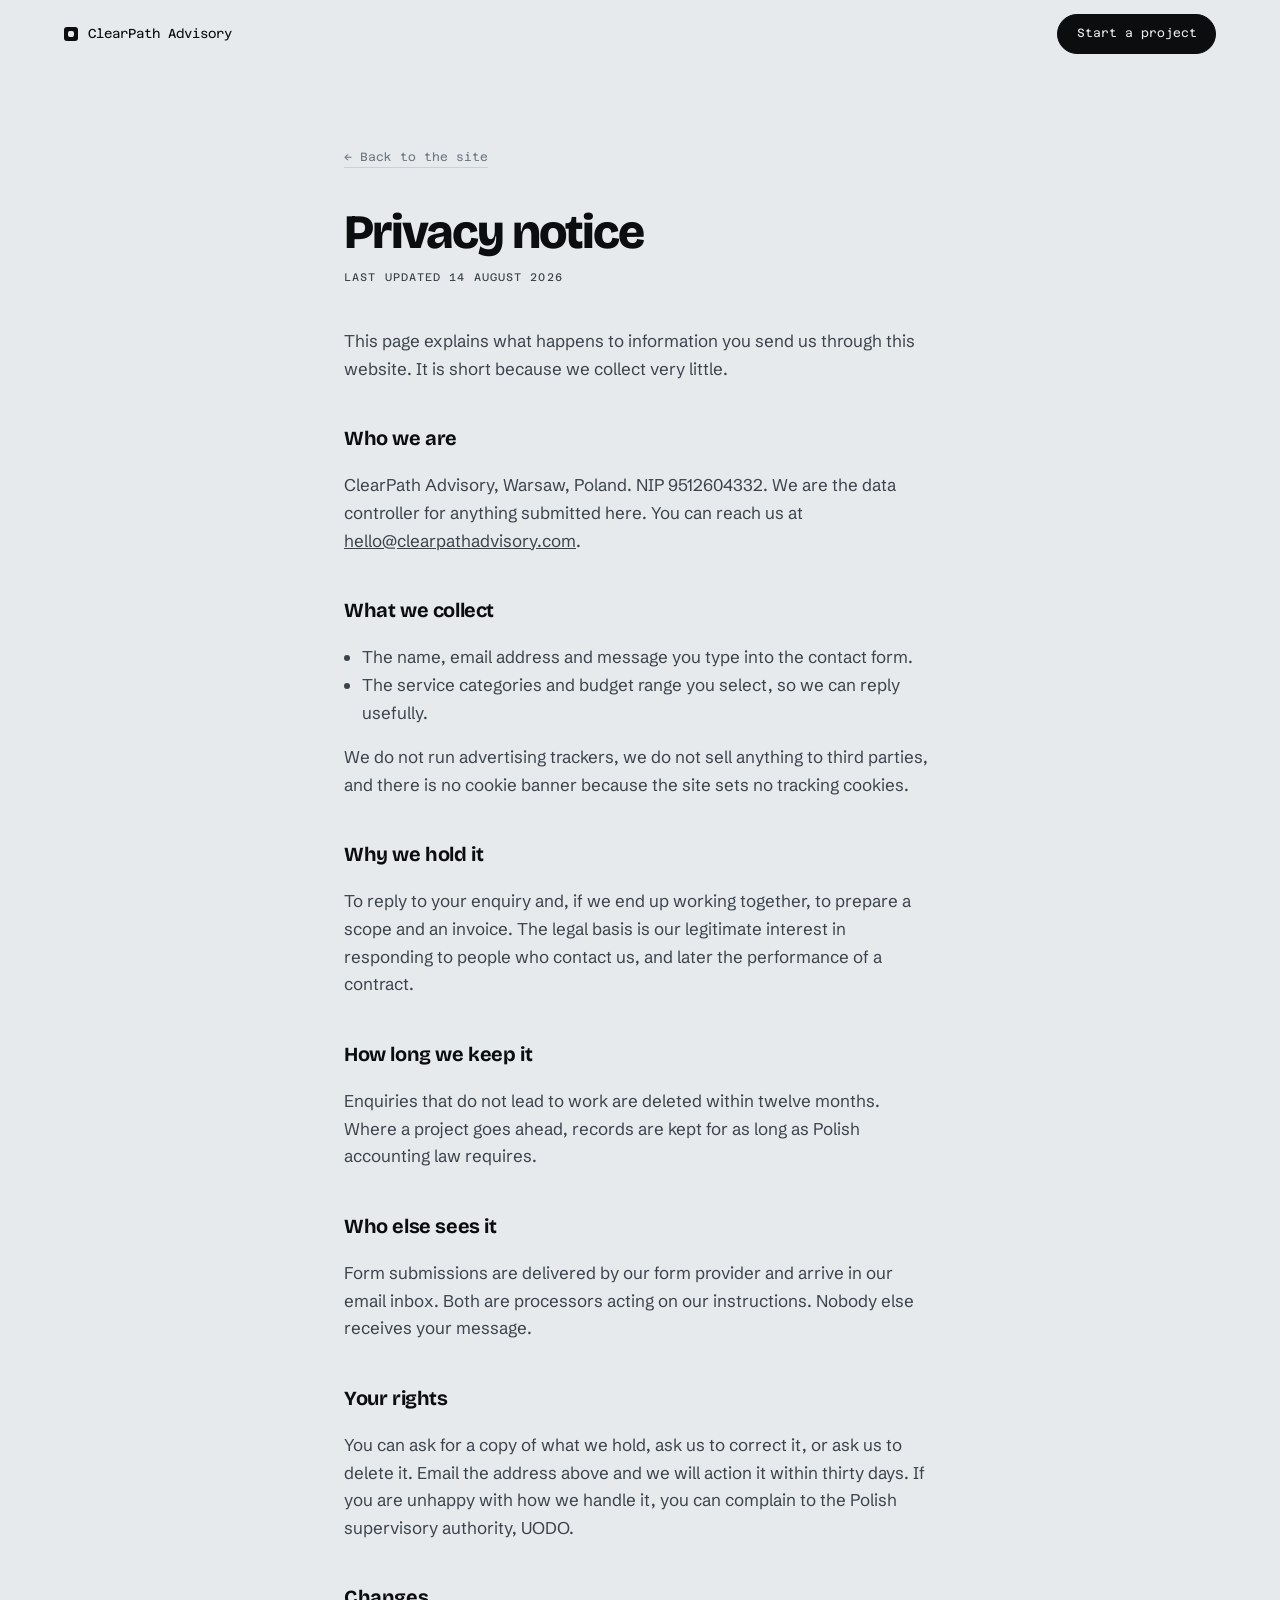
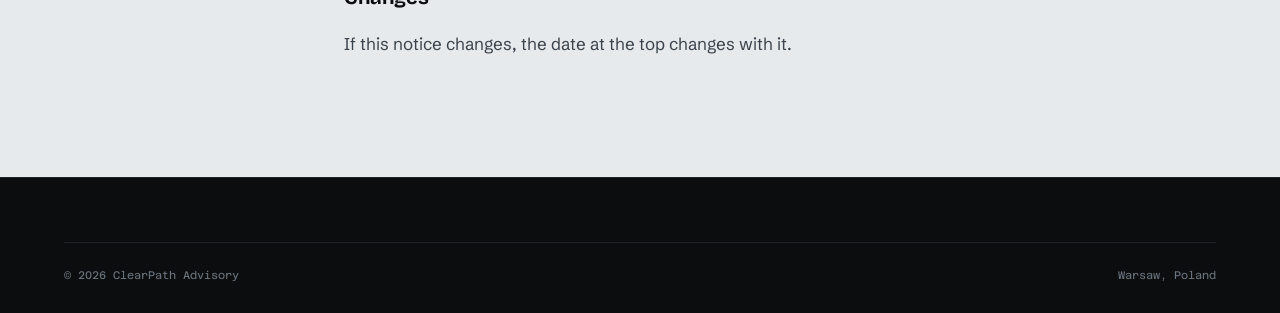
==== privacy.html @ e3d078fa "ClearPath Advisory studio site" ====
<!DOCTYPE html>
<html lang="en">
<head>
<meta charset="utf-8">
<meta name="viewport" content="width=device-width, initial-scale=1">
<title>Privacy notice — ClearPath Advisory</title>
<meta name="description" content="How ClearPath Advisory handles information sent through the contact form.">
<meta name="robots" content="index, follow">
<link rel="icon" href="assets/favicon.svg" type="image/svg+xml">
<link rel="preconnect" href="https://fonts.googleapis.com">
<link rel="preconnect" href="https://fonts.gstatic.com" crossorigin>
<link href="https://fonts.googleapis.com/css2?family=Azeret+Mono:wght@400;500&family=Bricolage+Grotesque:opsz,wght@12..96,600;12..96,800&family=Schibsted+Grotesk:wght@400;500;600&display=swap" rel="stylesheet">
<link rel="stylesheet" href="assets/styles.css">
</head>
<body>

<header class="nav">
  <a class="nav__mark" href="index.html">
    <span class="nav__glyph" aria-hidden="true"></span>
    <span class="nav__name">ClearPath<span class="nav__name-b"> Advisory</span></span>
  </a>
  <a class="btn btn--sm" href="index.html#start">Start a project</a>
</header>

<main class="doc">
  <a class="doc__back" href="index.html">← Back to the site</a>

  <h1>Privacy notice</h1>
  <p class="doc__meta">Last updated 14 August 2026</p>

  <p>This page explains what happens to information you send us through this website. It is short because we collect very little.</p>

  <h2>Who we are</h2>
  <p>ClearPath Advisory, Warsaw, Poland. NIP 9512604332. We are the data controller for anything submitted here. You can reach us at <a href="mailto:hello@clearpathadvisory.com">hello@clearpathadvisory.com</a>.</p>

  <h2>What we collect</h2>
  <ul>
    <li>The name, email address and message you type into the contact form.</li>
    <li>The service categories and budget range you select, so we can reply usefully.</li>
  </ul>
  <p>We do not run advertising trackers, we do not sell anything to third parties, and there is no cookie banner because the site sets no tracking cookies.</p>

  <h2>Why we hold it</h2>
  <p>To reply to your enquiry and, if we end up working together, to prepare a scope and an invoice. The legal basis is our legitimate interest in responding to people who contact us, and later the performance of a contract.</p>

  <h2>How long we keep it</h2>
  <p>Enquiries that do not lead to work are deleted within twelve months. Where a project goes ahead, records are kept for as long as Polish accounting law requires.</p>

  <h2>Who else sees it</h2>
  <p>Form submissions are delivered by our form provider and arrive in our email inbox. Both are processors acting on our instructions. Nobody else receives your message.</p>

  <h2>Your rights</h2>
  <p>You can ask for a copy of what we hold, ask us to correct it, or ask us to delete it. Email the address above and we will action it within thirty days. If you are unhappy with how we handle it, you can complain to the Polish supervisory authority, UODO.</p>

  <h2>Changes</h2>
  <p>If this notice changes, the date at the top changes with it.</p>
</main>

<footer class="foot">
  <p class="foot__legal"><span>© <span id="yr">2026</span> ClearPath Advisory</span><span>Warsaw, Poland</span></p>
</footer>

<script>document.getElementById('yr').textContent=new Date().getFullYear();</script>
</body>
</html>
---- assets/styles.css ----
/* ═══════════════════════════════════════════════════════════
   ClearPath Advisory — product studio
   The page is a neutral frame. All colour comes from the
   products; each panel carries a mockup of its own interface,
   drawn in that product's palette.
   ═══════════════════════════════════════════════════════════ */

:root{
  --paper:#E7EAED;
  --paper-2:#F0F2F4;
  --ink:#0B0D0F;
  --ink-2:#3A434C;
  --muted:#6E7883;
  --line:#C9D0D6;
  --line-soft:#DCE1E6;

  --live:#0B0D0F;

  --display:'Bricolage Grotesque', ui-sans-serif, system-ui, sans-serif;
  --body:'Schibsted Grotesk', ui-sans-serif, system-ui, sans-serif;
  --mono:'Azeret Mono', ui-monospace, SFMono-Regular, Menlo, monospace;

  --pad:clamp(1.25rem, 5vw, 5rem);
  --maxw:1240px;
  --ease:cubic-bezier(.16,1,.3,1);
}

*,*::before,*::after{box-sizing:border-box}
html{-webkit-text-size-adjust:100%}
html.lenis,html.lenis body{height:auto}
.lenis.lenis-smooth{scroll-behavior:auto !important}

body{
  margin:0;background:var(--paper);color:var(--ink);
  font-family:var(--body);
  font-size:clamp(1rem,.96rem + .2vw,1.0625rem);
  line-height:1.62;-webkit-font-smoothing:antialiased;overflow-x:hidden;
}
body.is-loading,body.is-locked{overflow:hidden}
img{max-width:100%;display:block}
a{color:inherit}
::selection{background:var(--ink);color:var(--paper)}

.skip{position:absolute;left:-999px;top:0;z-index:300;background:var(--ink);color:var(--paper);padding:.75rem 1rem;font-family:var(--mono);font-size:.75rem}
.skip:focus{left:0}
:focus-visible{outline:2px solid var(--live);outline-offset:3px;border-radius:3px}

/* ══════════ PRELOADER ══════════ */

.pre{position:fixed;inset:0;z-index:200;background:var(--ink);display:flex;align-items:flex-end;overflow:hidden}
.pre__cols{position:absolute;inset:0;display:flex}
.pre__cols i{flex:1 1 0;height:100%;display:block;transform:translateY(100%)}
.pre__ui{position:relative;z-index:1;width:100%;display:flex;align-items:flex-end;justify-content:space-between;gap:2rem;padding:var(--pad);color:var(--paper);mix-blend-mode:difference}
.pre__word{font-family:var(--mono);font-size:.75rem;letter-spacing:.18em;text-transform:uppercase;margin:0}
.pre__num{font-family:var(--display);font-weight:800;font-size:clamp(3.5rem,14vw,11rem);line-height:.8;letter-spacing:-.05em;margin:0;display:flex;align-items:flex-start}
.pre__num i{font-style:normal;font-size:.22em;margin-top:.4em;margin-left:.15em}

/* ══════════ CURSOR ══════════ */

.cur,.cur-dot{position:fixed;top:0;left:0;z-index:250;pointer-events:none;border-radius:50%;will-change:transform;opacity:0}
.cur{width:38px;height:38px;margin:-19px 0 0 -19px;border:1px solid var(--ink);display:grid;place-items:center;
  transition:width .35s var(--ease),height .35s var(--ease),margin .35s var(--ease),background .35s ease,border-color .35s ease}
.cur.is-big{
  width:88px;height:88px;margin:-44px 0 0 -44px;
  background:rgba(11,13,15,.06);
  border-color:rgba(11,13,15,.40);
  backdrop-filter:blur(2px) saturate(1.35) brightness(1.04);
  -webkit-backdrop-filter:blur(2px) saturate(1.35) brightness(1.04);
}
.cur.is-inv{border-color:var(--paper)}
.cur.is-inv.is-big{background:rgba(255,255,255,.08);border-color:rgba(255,255,255,.48)}
.cur__label{font-family:var(--mono);font-size:.5625rem;letter-spacing:.12em;text-transform:uppercase;color:var(--ink);opacity:0;transform:scale(.8);transition:opacity .25s ease,transform .25s ease}
.cur.is-inv .cur__label{color:#fff}
/* while a field has focus the cursor gets out of the way completely,
   so it can never sit on top of what is being typed */
.cur.is-away,.cur-dot.is-away{opacity:0 !important;visibility:hidden !important}
.cur.is-big .cur__label{opacity:1;transform:none}
.cur-dot{width:5px;height:5px;margin:-2.5px 0 0 -2.5px;background:var(--ink)}
.cur-dot.is-inv{background:var(--paper)}
.cur.is-big + .cur-dot{opacity:0 !important}
@media (hover:none),(pointer:coarse){.cur,.cur-dot{display:none}}

/* ══════════ SHARED TYPE ══════════ */

.eyebrow{font-family:var(--mono);font-size:.6875rem;letter-spacing:.16em;text-transform:uppercase;color:var(--muted);margin:0 0 1.3rem;display:flex;align-items:center;gap:.65rem}
.eyebrow--inv{color:rgba(255,255,255,.6)}
.dot{width:4px;height:4px;border-radius:50%;background:var(--live);transition:background .5s ease;flex:none}
.eyebrow--inv .dot{background:currentColor}

.h2{font-family:var(--display);font-weight:800;font-size:clamp(2rem,1.1rem + 3.4vw,3.6rem);line-height:1.0;letter-spacing:-.04em;margin:0}
.h2--inv{color:var(--paper)}

.l{display:block;overflow:hidden;padding-bottom:.06em;margin-bottom:-.06em}
.i{display:block;transform:translateY(105%)}

.section__note{color:var(--ink-2);max-width:54ch;margin:1.5rem 0 0}

/* ══════════ BUTTONS ══════════
   Hover: the fill drops away, the outline stays, and the button
   breathes. Scale is driven from JS so it can share a transform
   with the magnetic pull.                                        */

.btn{
  position:relative;
  display:inline-flex;align-items:center;justify-content:center;gap:.55rem;
  background:var(--ink);color:var(--paper);
  font-family:var(--mono);font-size:.8125rem;
  padding:1rem 1.6rem;border:1px solid var(--ink);border-radius:999px;
  text-decoration:none;cursor:pointer;
  transition:background .45s var(--ease),color .45s var(--ease),border-color .45s var(--ease);
}
.btn i{font-style:normal;transition:transform .4s var(--ease)}
.btn:hover{background:transparent;color:var(--ink);border-color:var(--live)}
.btn:hover i{transform:translateX(4px)}

/* a soft ring that expands out of the edge while hovered */
.btn::after{
  content:"";position:absolute;inset:-1px;border-radius:999px;
  border:1px solid var(--live);
  opacity:0;transform:scale(1);pointer-events:none;
}
.btn:hover::after{animation:ripple 2.4s var(--ease) infinite}
@keyframes ripple{
  0%{opacity:.5;transform:scale(1)}
  70%{opacity:0;transform:scale(1.28)}
  100%{opacity:0;transform:scale(1.28)}
}

.btn--ghost{background:transparent;color:var(--ink);border-color:var(--line)}
.btn--ghost:hover{background:transparent;color:var(--ink);border-color:var(--live)}
.btn--sm{padding:.6rem 1.15rem;font-size:.75rem}
.btn--wide{width:100%;padding:1.15rem 1.6rem}

.magnet{display:inline-flex;will-change:transform}

/* ══════════ NAV ══════════ */

.nav{position:fixed;top:0;left:0;right:0;z-index:120;display:flex;align-items:center;gap:1.5rem;padding:.85rem var(--pad);
  transition:transform .5s var(--ease),background .4s ease,padding .4s ease,color .4s ease}
.nav.is-stuck{background:color-mix(in srgb,var(--paper) 80%,transparent);backdrop-filter:blur(16px) saturate(1.5);-webkit-backdrop-filter:blur(16px) saturate(1.5);padding-top:.55rem;padding-bottom:.55rem}
.nav.is-hidden{transform:translateY(-110%)}
.nav.is-inv{color:var(--paper);background:transparent;backdrop-filter:none;-webkit-backdrop-filter:none}
.nav.is-inv .nav__glyph{background:var(--paper)}
.nav.is-inv .nav__glyph::after{background:var(--ink)}
.nav.is-inv .nav__links a{color:rgba(255,255,255,.72)}
.nav.is-inv .nav__links a:hover{color:#fff}
.nav.is-inv .btn{background:var(--paper);color:var(--ink);border-color:var(--paper)}
.nav.is-inv .btn:hover{background:transparent;color:var(--paper);border-color:var(--paper)}
.nav.is-inv .btn::after{border-color:var(--paper)}
.nav.is-inv .burger span{background:var(--paper)}

.nav__mark{display:flex;align-items:center;gap:.6rem;text-decoration:none;font-family:var(--mono);font-size:.8125rem;margin-right:auto}
.nav__glyph{width:14px;height:14px;flex:none;border-radius:3px;background:var(--ink);position:relative;transition:background .4s ease,transform .6s var(--ease)}
.nav__glyph::after{content:"";position:absolute;inset:4px 4px auto auto;width:6px;height:6px;border-radius:2px;background:var(--paper)}
.nav__mark:hover .nav__glyph{transform:rotate(90deg)}
.nav__name i{font-style:normal;opacity:.45}

.nav__links{display:flex;gap:1.7rem}
.nav__links a{position:relative;font-family:var(--mono);font-size:.75rem;text-decoration:none;color:var(--ink-2);padding-bottom:3px;transition:color .25s ease}
.nav__links a::after{content:"";position:absolute;left:0;bottom:0;width:100%;height:1px;background:currentColor;transform:scaleX(0);transform-origin:right;transition:transform .45s var(--ease)}
.nav__links a:hover::after{transform:scaleX(1);transform-origin:left}

.burger{display:none;width:34px;height:34px;background:none;border:0;padding:0;cursor:pointer;position:relative}
.burger span{position:absolute;left:7px;width:20px;height:1.5px;background:var(--ink);transition:transform .4s var(--ease)}
.burger span:nth-child(1){top:14px}
.burger span:nth-child(2){top:20px}
.burger.is-on span:nth-child(1){transform:translateY(3px) rotate(45deg)}
.burger.is-on span:nth-child(2){transform:translateY(-3px) rotate(-45deg)}

.drawer{position:fixed;inset:0;z-index:110;background:var(--ink);color:var(--paper);display:flex;flex-direction:column;justify-content:center;gap:.4rem;padding:var(--pad);clip-path:inset(0 0 100% 0);transition:clip-path .7s var(--ease);pointer-events:none}
.drawer.is-open{clip-path:inset(0 0 0 0);pointer-events:auto}
.drawer a{font-family:var(--display);font-weight:700;font-size:clamp(2rem,10vw,3.5rem);letter-spacing:-.04em;text-decoration:none;line-height:1.15;opacity:0;transform:translateY(20px);transition:opacity .5s var(--ease),transform .5s var(--ease)}
.drawer.is-open a{opacity:1;transform:none}
.drawer.is-open a:nth-child(1){transition-delay:.18s}
.drawer.is-open a:nth-child(2){transition-delay:.24s}
.drawer.is-open a:nth-child(3){transition-delay:.30s}
.drawer.is-open a:nth-child(4){transition-delay:.36s}
.drawer.is-open a:nth-child(5){transition-delay:.42s}

@media (max-width:900px){
  .nav__links,.nav .btn--sm{display:none}
  .burger{display:block}
}

/* ══════════ HERO ══════════ */

.hero{
  position:relative;min-height:100svh;
  display:flex;flex-direction:column;justify-content:center;
  padding:5.5rem 0 2.5rem;overflow:hidden;
}
.hero__orb2{position:absolute;bottom:-26vh;left:-16vw;width:54vw;height:54vw;max-width:760px;max-height:760px;
  pointer-events:none;border-radius:50%;
  background:conic-gradient(from 20deg,#7FD8C4,#F2B705,#B4453B,#7C6BFF,#7FD8C4);
  filter:blur(90px);opacity:.28}
.hero__grid{position:absolute;inset:0;pointer-events:none;
  background:
    linear-gradient(to right,var(--line-soft) 1px,transparent 1px) 0 0/clamp(60px,8vw,120px) 100%,
    linear-gradient(to bottom,var(--line-soft) 1px,transparent 1px) 0 0/100% clamp(60px,8vw,120px);
  opacity:.55;
  mask-image:radial-gradient(120% 90% at 50% 45%,#000 5%,transparent 78%);
  -webkit-mask-image:radial-gradient(120% 90% at 50% 45%,#000 5%,transparent 78%);
}
.hero__orb{
  position:absolute;top:-18vh;right:-14vw;width:64vw;height:64vw;max-width:900px;max-height:900px;
  pointer-events:none;border-radius:50%;
  background:conic-gradient(from 160deg,#1B2A4A,#7C6BFF,#EC4899,#F2B705,#7FD8C4,#1B2A4A);
  filter:blur(90px);opacity:.34;
}
.hero__chips{position:absolute;inset:0;pointer-events:none}
.hero__chips i{
  position:absolute;display:block;border-radius:7px;
  box-shadow:0 12px 30px -14px rgba(11,13,15,.5);
  will-change:transform;
}
.hero__chips i::after{content:"";position:absolute;inset:22% 22% auto auto;width:26%;height:26%;border-radius:3px;background:rgba(255,255,255,.55)}

.hero__inner{position:relative;width:100%;max-width:var(--maxw);margin:0 auto;padding:0 var(--pad)}
.hero__h1{font-family:var(--display);font-weight:800;font-size:clamp(2.7rem,1rem + 8.6vw,7.6rem);line-height:.92;letter-spacing:-.05em;margin:0}
.hero__h1 em{font-style:normal;color:var(--muted)}

.hero__base{display:flex;flex-wrap:wrap;align-items:flex-end;gap:2rem 3.5rem;margin-top:clamp(1.75rem,3.5vw,2.75rem);padding-top:1.75rem;border-top:1px solid var(--line)}
.hero__lede{margin:0;flex:1 1 30ch;max-width:50ch;color:var(--ink-2);font-size:clamp(1.02rem,.95rem + .35vw,1.2rem)}
.hero__cta{display:flex;gap:.6rem;flex-wrap:wrap}

.hero__scroll{display:flex;align-items:center;gap:.7rem;margin-top:clamp(2rem,4vw,3rem);font-family:var(--mono);font-size:.625rem;letter-spacing:.2em;text-transform:uppercase;color:var(--muted)}
.hero__scroll i{display:block;width:46px;height:1px;background:var(--line);position:relative;overflow:hidden}
.hero__scroll i::after{content:"";position:absolute;inset:0;background:var(--ink);animation:sweep 2.2s var(--ease) infinite}
@keyframes sweep{0%{transform:translateX(-100%)}60%,100%{transform:translateX(100%)}}

/* ══════════ MARQUEE ══════════ */

.mq{overflow:hidden;border-top:1px solid var(--line);border-bottom:1px solid var(--line);padding:clamp(.9rem,2vw,1.4rem) 0;will-change:transform}
.mq--inv{background:var(--ink);border-color:#1D2228}
.mq__track{display:flex;width:max-content;will-change:transform}
.mq__track span{display:flex;align-items:center;flex:none;font-family:var(--display);font-weight:700;font-size:clamp(1.6rem,5vw,3.4rem);letter-spacing:-.035em;white-space:nowrap}
.mq--inv .mq__track span{color:var(--paper)}
.mq__track i{font-style:normal;font-size:.32em;opacity:.35;padding:0 clamp(.9rem,2.4vw,2.1rem);transform:translateY(-.25em)}

/* ══════════ STATS ══════════ */

.stats{max-width:var(--maxw);margin:0 auto;padding:clamp(3.5rem,7vw,6rem) var(--pad)}
.stats ul{list-style:none;margin:0;padding:0;display:grid;grid-template-columns:repeat(auto-fit,minmax(170px,1fr));gap:2rem}
.stats li{display:flex;flex-direction:column;gap:.5rem;padding-top:1.1rem;border-top:1px solid var(--line)}
.stats b{font-family:var(--display);font-weight:800;font-size:clamp(2.6rem,1.4rem + 4vw,5rem);letter-spacing:-.055em;line-height:.85;font-variant-numeric:tabular-nums}
.stats span{font-family:var(--mono);font-size:.6875rem;letter-spacing:.06em;color:var(--muted);text-transform:uppercase;line-height:1.7}
.stats__g{width:60px;height:24px;margin-top:.4rem;color:var(--line);fill:currentColor;overflow:visible}
.stats li:hover .stats__g{color:var(--live);transition:color .4s ease}

/* ══════════ HORIZONTAL GALLERY ══════════ */

.horiz{position:relative;background:#0B0D0F;color:#fff;overflow:hidden}
.horiz__head{position:absolute;top:0;left:0;right:0;z-index:3;display:flex;align-items:center;justify-content:space-between;gap:1rem;padding:5.5rem var(--pad) 0;pointer-events:none}
.horiz__head .eyebrow{margin:0}
.horiz__hint{font-family:var(--mono);font-size:.625rem;letter-spacing:.2em;text-transform:uppercase;color:rgba(255,255,255,.45);display:flex;align-items:center;gap:.7rem;margin:0}
.horiz__hint i{display:block;width:46px;height:1px;background:rgba(255,255,255,.25);position:relative;overflow:hidden}
.horiz__hint i::after{content:"";position:absolute;inset:0;background:#fff;animation:sweep 2.2s var(--ease) infinite}

.horiz__track{display:flex;width:max-content;will-change:transform}

.pan{
  position:relative;flex:none;
  width:min(92vw,1320px);height:100svh;
  display:grid;grid-template-columns:minmax(0,1fr) auto;
  align-items:center;gap:clamp(2rem,5vw,5rem);
  padding:7rem clamp(2rem,5vw,5rem) 5rem;
  border-right:1px solid rgba(255,255,255,.1);
}
.pan__idx{position:absolute;top:5.4rem;left:clamp(2rem,5vw,5rem);font-family:var(--display);font-weight:800;font-size:clamp(3.5rem,9vw,8rem);line-height:.8;letter-spacing:-.06em;color:rgba(255,255,255,.08);pointer-events:none}
.pan__body{position:relative;z-index:2;max-width:50ch}

.pan__tag{display:inline-flex;align-items:center;gap:.5rem;font-family:var(--mono);font-size:.625rem;letter-spacing:.12em;text-transform:uppercase;color:rgba(255,255,255,.75);border:1px solid rgba(255,255,255,.22);border-radius:999px;padding:.35rem .8rem;margin-bottom:1.4rem}
.pan__tag i{width:5px;height:5px;border-radius:50%;background:var(--pacc,#fff);animation:pulse 2s ease-in-out infinite}
.pan__tag--soon i{animation:none}
@keyframes pulse{0%,100%{opacity:1}50%{opacity:.25}}

.pan__name{font-family:var(--display);font-weight:800;font-size:clamp(2.4rem,6vw,4.8rem);line-height:.9;letter-spacing:-.05em;margin:0 0 1.2rem}
.pan__what{margin:0 0 2rem;color:rgba(255,255,255,.72);font-size:clamp(.95rem,.9rem + .3vw,1.08rem);max-width:46ch}
.pan__meta{list-style:none;margin:0 0 2.2rem;padding:0;display:grid;grid-template-columns:repeat(auto-fit,minmax(140px,1fr));gap:1.1rem}
.pan__meta li{display:flex;flex-direction:column;gap:.25rem;font-family:var(--mono);font-size:.6875rem;color:rgba(255,255,255,.8);padding-top:.65rem;border-top:1px solid rgba(255,255,255,.14)}
.pan__meta b{font-weight:400;font-size:.5625rem;letter-spacing:.14em;text-transform:uppercase;color:rgba(255,255,255,.4)}
.pan__link{align-items:center;gap:.5rem;font-family:var(--mono);font-size:.8125rem;text-decoration:none;color:var(--pacc,#fff);border-bottom:1px solid currentColor;padding-bottom:2px}
.pan__link i{font-style:normal;transition:transform .35s var(--ease)}
.pan__link:hover i{transform:translate(3px,-3px)}

/* ══════════ DEVICE MOCKUPS ══════════
   Each product's interface, drawn from its own palette.        */

.pan__dev{position:relative;z-index:2;display:flex;justify-content:center;align-items:center}
.dev{
  position:relative;
  width:clamp(200px,22vw,290px);
  aspect-ratio:9/19;
  border-radius:clamp(26px,3vw,38px);
  padding:clamp(7px,.8vw,11px);
  background:linear-gradient(160deg,rgba(255,255,255,.28),rgba(255,255,255,.06));
  box-shadow:0 40px 80px -30px rgba(0,0,0,.75),0 0 0 1px rgba(255,255,255,.08);
  will-change:transform;
}
.dev::before{content:"";position:absolute;top:clamp(11px,1.3vw,17px);left:50%;transform:translateX(-50%);width:32%;height:clamp(9px,1vw,14px);border-radius:999px;background:rgba(0,0,0,.55);z-index:3}
.dev__screen{
  position:relative;width:100%;height:100%;overflow:hidden;
  border-radius:clamp(20px,2.4vw,29px);
  background:color-mix(in srgb,var(--phue,#111) 82%,#000);
  padding:clamp(1.6rem,2.4vw,2.3rem) clamp(.7rem,1vw,1rem) clamp(.7rem,1vw,1rem);
  display:flex;flex-direction:column;gap:.5rem;
}
.dev__screen--center{align-items:center;text-align:center}
.dev__screen--paper{background:color-mix(in srgb,var(--pink,#E9E5DB) 92%,#fff)}
.dev__glow{position:absolute;inset:14% 8% -6%;border-radius:50%;background:var(--pacc,#fff);filter:blur(46px);opacity:.28;z-index:-1}

/* mockup primitives */
.ui-ln{display:block;height:6px;border-radius:3px;background:var(--pink,#fff);opacity:.55}
.dev__screen--paper .ui-ln{background:#2A2622;opacity:.5}
.ui-ln.w95{width:95%}.ui-ln.w90{width:90%}.ui-ln.w85{width:85%}.ui-ln.w80{width:80%}
.ui-ln.w70{width:70%}.ui-ln.w65{width:65%}.ui-ln.w60{width:60%}.ui-ln.w50{width:50%}
.ui-ln.w45{width:45%}.ui-ln.w40{width:40%}.ui-ln.w30{width:30%}.ui-ln.w20{width:20%}
.ui-dim{opacity:.22}
.ui-mid{margin-inline:auto}

.ui-bar{display:flex;align-items:center;gap:.5rem;margin-bottom:.3rem}
.ui-back{width:9px;height:9px;border-left:1.5px solid var(--pink,#fff);border-bottom:1.5px solid var(--pink,#fff);transform:rotate(45deg);opacity:.7}
.ui-t{flex:1;height:6px;border-radius:3px;background:var(--pink,#fff);opacity:.5}
.ui-dot{width:7px;height:7px;border-radius:50%;background:var(--pacc,#fff)}

.ui-prog{height:4px;border-radius:2px;background:rgba(255,255,255,.14);overflow:hidden;margin-bottom:.5rem}
.ui-prog i{display:block;height:100%;width:30%;background:var(--pacc,#fff);animation:fill 4.5s var(--ease) infinite}
@keyframes fill{0%{width:18%}55%{width:78%}100%{width:18%}}

.ui-case{display:flex;flex-direction:column;gap:5px;padding:.55rem .6rem;border-radius:9px;background:rgba(255,255,255,.07);border:1px solid rgba(255,255,255,.07)}
.ui-case .ui-pill{width:26px;height:8px;border-radius:4px;background:rgba(255,255,255,.28);margin-bottom:2px}
.ui-case .ui-pill--acc{background:var(--pacc,#fff)}

.ui-av{width:40px;height:40px;border-radius:50%;background:var(--pacc,#fff);margin:.4rem auto .6rem;opacity:.9}
.ui-link{display:block;width:88%;height:22px;border-radius:11px;background:rgba(255,255,255,.1);border:1px solid rgba(255,255,255,.14);margin:0 auto}
.ui-link--acc{background:var(--pacc,#fff);border-color:transparent;animation:lift 3.6s ease-in-out infinite}
@keyframes lift{0%,100%{transform:translateY(0)}50%{transform:translateY(-3px)}}
.ui-mail{display:block;width:88%;height:34px;border-radius:9px;border:1px dashed rgba(255,255,255,.25);margin:.3rem auto 0;position:relative}
.ui-mail i{position:absolute;left:8px;top:50%;transform:translateY(-50%);width:46%;height:5px;border-radius:3px;background:rgba(255,255,255,.3)}

.ui-date{display:block;width:44px;height:14px;border-radius:7px;background:var(--pacc,#fff);margin-bottom:.5rem;opacity:.9}
.ui-sticker{display:block;width:34px;height:34px;border-radius:50% 50% 50% 8px;background:var(--pacc,#fff);margin:.5rem 0 .5rem auto;animation:wobble 5s ease-in-out infinite}
@keyframes wobble{0%,100%{transform:rotate(-6deg)}50%{transform:rotate(8deg)}}
.ui-tools{display:flex;gap:6px;margin-top:auto;padding-top:.5rem;border-top:1px solid rgba(0,0,0,.12)}
.ui-tools i{width:16px;height:16px;border-radius:5px;background:#2A2622;opacity:.25}
.ui-tools i:first-child{background:var(--pacc,#fff);opacity:1}

.ui-score{display:flex;justify-content:space-between;align-items:center;gap:.5rem;margin-bottom:.6rem}
.ui-grid{display:grid;grid-template-columns:repeat(4,1fr);grid-auto-rows:1fr;gap:5px;flex:1;min-height:0;min-width:0}
.ui-grid i{border-radius:5px;background:rgba(255,255,255,.07);min-width:0;min-height:0}
.ui-grid i.on{background:var(--pacc,#fff)}
.ui-grid i.on2{background:var(--pacc,#fff);opacity:.4}
.ui-grid i.on:nth-child(2){animation:tile 3.4s ease-in-out infinite}
.ui-grid i.on:nth-child(11){animation:tile 3.4s ease-in-out .8s infinite}
@keyframes tile{0%,100%{transform:scale(1)}50%{transform:scale(.86)}}

.ui-arc{display:block;width:76px;height:38px;border-radius:76px 76px 0 0;border:2px solid var(--pacc,#fff);border-bottom:0;margin:.8rem auto 1rem;opacity:.85}
.ui-row{display:flex;gap:8px;justify-content:center;margin:.8rem 0}
.ui-row i{width:20px;height:20px;border-radius:6px;background:rgba(255,255,255,.1)}
.ui-row i.acc{background:var(--pacc,#fff)}
.ui-wave{display:flex;gap:5px;align-items:flex-end;justify-content:center;margin-top:auto;height:44px}
.ui-wave i{width:7px;border-radius:4px;background:var(--pacc,#fff);opacity:.65;animation:bounce 2.2s ease-in-out infinite}
.ui-wave i:nth-child(1){height:40%;animation-delay:0s}
.ui-wave i:nth-child(2){height:70%;animation-delay:.18s}
.ui-wave i:nth-child(3){height:100%;animation-delay:.36s}
.ui-wave i:nth-child(4){height:62%;animation-delay:.54s}
.ui-wave i:nth-child(5){height:34%;animation-delay:.72s}
@keyframes bounce{0%,100%{transform:scaleY(.65)}50%{transform:scaleY(1)}}

.horiz__bar{position:absolute;left:0;right:0;bottom:0;height:2px;background:rgba(255,255,255,.12);z-index:4}
.horiz__bar i{display:block;height:100%;width:0;background:#fff}

@media (max-width:1000px){
  .pan{grid-template-columns:1fr;gap:2.5rem}
  .pan__dev{order:-1;justify-content:flex-start}
}
@media (max-width:900px){
  .horiz__head{padding-top:5rem;position:relative}
  .horiz__hint{display:none}
  .horiz__track{flex-direction:column;width:100%}
  .pan{width:100%;height:auto;padding:3rem var(--pad) 3.5rem;border-right:0;border-bottom:1px solid rgba(255,255,255,.1)}
  .pan__idx{top:1.5rem;left:auto;right:var(--pad);font-size:4rem}
  .horiz__bar{display:none}
  .dev{width:min(230px,58vw)}
}

/* ══════════ SECTIONS ══════════ */

.section{max-width:var(--maxw);margin:0 auto;padding:clamp(4.5rem,9vw,8rem) var(--pad)}
.section__head{margin-bottom:clamp(2.5rem,5vw,4.5rem)}

/* ══════════ SERVICES ══════════ */

.svc{display:grid;grid-template-columns:minmax(0,.42fr) minmax(0,1fr);gap:clamp(2rem,5vw,5rem)}
.svc__stick{position:sticky;top:20vh;align-self:start;height:max-content}
.svc__big{display:block;font-family:var(--display);font-weight:800;font-size:clamp(5rem,13vw,12rem);line-height:.78;letter-spacing:-.07em;color:var(--line);font-variant-numeric:tabular-nums}
.svc__cap{display:block;margin-top:.9rem;font-family:var(--mono);font-size:.6875rem;letter-spacing:.18em;text-transform:uppercase;color:var(--muted)}
.svc__mark{display:block;width:80px;height:80px;margin-top:1.6rem;color:var(--line);fill:none;stroke:currentColor;stroke-width:1.4}

.svc__list{list-style:none;margin:0;padding:0}
.svc__row{display:grid;grid-template-columns:auto minmax(0,1fr);gap:1.4rem;padding:clamp(1.8rem,3.5vw,2.8rem) 0;border-top:1px solid var(--line);transition:padding-left .5s var(--ease)}
.svc__row:last-child{border-bottom:1px solid var(--line)}
.svc__row:hover{padding-left:1rem}
.svc__ico{display:block;width:34px;height:34px;flex:none;margin-top:.35rem;color:var(--muted);transition:color .4s ease,transform .6s var(--ease)}
.svc__ico svg{width:100%;height:100%;fill:none;stroke:currentColor;stroke-width:1.6;stroke-linecap:round}
.svc__row:hover .svc__ico{color:var(--live);transform:rotate(-8deg) scale(1.08)}
.svc__row h3{font-family:var(--display);font-weight:700;font-size:clamp(1.3rem,1rem + 1.4vw,2.15rem);letter-spacing:-.035em;line-height:1.05;margin:0 0 .9rem}
.svc__row p{margin:0 0 1.1rem;color:var(--ink-2);max-width:52ch}
.svc__proof{display:inline-flex;flex-wrap:wrap;align-items:center;gap:.5rem;font-family:var(--mono);font-size:.625rem;letter-spacing:.1em;text-transform:uppercase;color:var(--muted)}
.svc__proof i{font-style:normal;opacity:.45}

@media (max-width:900px){
  .svc{grid-template-columns:1fr;gap:1.5rem}
  .svc__stick{position:static}
  .svc__big{font-size:4.5rem}
  .svc__mark{display:none}
}

/* ══════════ PROCESS ══════════ */

.steps{list-style:none;margin:0;padding:0;position:relative}
.steps__rail{position:absolute;left:0;top:0;bottom:0;width:1px;background:var(--line)}
.steps__rail i{display:block;width:100%;height:0;background:var(--ink)}
.step{position:relative;display:grid;grid-template-columns:auto minmax(0,1fr) auto;gap:1rem 2.5rem;align-items:start;padding:clamp(1.8rem,3.5vw,2.8rem) 0 clamp(1.8rem,3.5vw,2.8rem) clamp(1.5rem,4vw,3.5rem);border-top:1px solid var(--line)}
.step:last-child{border-bottom:1px solid var(--line)}
.step__node{position:absolute;left:-4.5px;top:calc(clamp(1.8rem,3.5vw,2.8rem) + .7rem);width:10px;height:10px;border-radius:50%;background:var(--paper);border:1px solid var(--ink);transition:background .4s ease,transform .5s var(--ease)}
.step:hover .step__node{background:var(--ink);transform:scale(1.4)}
.step__n{font-family:var(--mono);font-size:.75rem;color:var(--muted);padding-top:.55rem}
.step__body h3{font-family:var(--display);font-weight:700;font-size:clamp(1.4rem,1.1rem + 1.2vw,2.1rem);letter-spacing:-.035em;margin:0 0 .6rem}
.step__body p{margin:0;color:var(--ink-2);max-width:60ch}
.step__t{font-family:var(--mono);font-size:.6875rem;letter-spacing:.1em;text-transform:uppercase;border:1px solid var(--line);border-radius:999px;padding:.4rem .85rem;white-space:nowrap}
@media (max-width:760px){
  .step{grid-template-columns:auto 1fr;gap:.4rem 1rem}
  .step__t{grid-column:2;justify-self:start;margin-top:1rem}
}

/* ══════════ STUDIO ══════════ */

.studio{display:grid;grid-template-columns:minmax(0,1fr) minmax(0,1fr);gap:clamp(2rem,5vw,5rem);align-items:start}
.studio__lead .h2{margin-bottom:1.8rem}
.studio__lead p{color:var(--ink-2);max-width:46ch}
.studio__orbit{position:relative;width:190px;height:190px;margin-top:3rem}
.studio__orbit span{position:absolute;inset:0;border:1px solid var(--line);border-radius:50%}
.studio__orbit span:nth-child(2){inset:24px}
.studio__orbit span:nth-child(3){inset:48px}
.studio__orbit i{position:absolute;top:50%;left:50%;width:15px;height:15px;margin:-7.5px;border-radius:4px;background:var(--ink)}
@media (max-width:900px){.studio{grid-template-columns:1fr}.studio__orbit{display:none}}

.studio__list{list-style:none;margin:0;padding:0}
.studio__list li{padding:1.3rem 0;border-bottom:1px solid var(--line);font-size:.9375rem;color:var(--ink-2)}
.studio__list li:first-child{border-top:1px solid var(--line)}
.studio__list b{display:block;color:var(--ink);font-weight:600;margin-bottom:.25rem}

/* ══════════ CONTACT ══════════ */

.start{position:relative;background:var(--ink);color:var(--paper);padding:clamp(4rem,9vw,7rem) 0 clamp(4rem,8vw,6rem);overflow:hidden}
.start__dots{position:absolute;inset:0;pointer-events:none;opacity:.5;
  background-image:radial-gradient(rgba(255,255,255,.16) 1px,transparent 1px);
  background-size:26px 26px;
  mask-image:radial-gradient(90% 70% at 50% 30%,#000,transparent 75%);
  -webkit-mask-image:radial-gradient(90% 70% at 50% 30%,#000,transparent 75%);
}
.start__aura{position:absolute;bottom:-30%;left:50%;transform:translateX(-50%);width:120vw;height:70vw;pointer-events:none;border-radius:50%;
  background:conic-gradient(from 200deg,#1B2A4A,#7C6BFF,#EC4899,#F2B705,#7FD8C4,#1B2A4A);
  filter:blur(120px);opacity:.16}
.start__big{
  position:relative;display:flex;justify-content:center;
  font-family:var(--display);font-weight:800;
  font-size:clamp(3rem,13.5vw,13.5rem);
  line-height:.9;
  letter-spacing:.022em;          /* room for each letter's extrusion */
  white-space:nowrap;margin-bottom:clamp(2.5rem,6vw,5rem);
  user-select:none;perspective:1000px;
}
/* the word tilts as a block, each letter is extruded individually */
.start__big [data-chars]{display:inline-block;transform:rotateX(11deg)}
.start__big .ch{
  display:inline-block;transform:translateY(105%);opacity:0;
  color:#D3DAE1;                  /* grey face, not white */
  text-shadow:
    1px 1px 0 rgb(116,127,139),
    2px 2px 0 rgb(105,115,127),
    3px 3px 0 rgb(98,107,118),
    4px 4px 0 rgb(91,100,111),
    5px 5px 0 rgb(85,94,104),
    6px 6px 0 rgb(80,88,97),
    7px 7px 0 rgb(74,82,91),
    8px 8px 0 rgb(69,77,86),
    9px 9px 0 rgb(64,72,80),
    10px 10px 0 rgb(59,66,74),
    11px 11px 0 rgb(55,62,69),
    12px 12px 0 rgb(50,57,64),
    13px 13px 0 rgb(46,52,59),
    14px 14px 0 rgb(42,47,54),
    15px 15px 0 rgb(37,43,49),
    16px 16px 0 rgb(33,38,44),
    17px 17px 0 rgb(29,34,40),
    18px 18px 0 rgb(25,29,35),
    19px 19px 0 rgb(21,25,30),
    20px 20px 0 rgb(17,21,26),
    22px 23px 12px rgba(0,0,0,.55);
}
.start__big .ch.sp{width:.28em;text-shadow:none}

.start__inner{position:relative;max-width:var(--maxw);margin:0 auto;padding:0 var(--pad);display:grid;grid-template-columns:minmax(0,.85fr) minmax(0,1.15fr);gap:clamp(2rem,5vw,5rem);align-items:start}
.start__note{color:rgba(255,255,255,.66);max-width:44ch;margin:1.5rem 0 0}
.start__alt{font-family:var(--mono);font-size:.8125rem;margin-top:2.2rem;color:rgba(255,255,255,.5)}
.start__alt a{color:#fff;border-bottom:1px solid rgba(255,255,255,.35);text-decoration:none;padding-bottom:2px}

.form{display:grid;grid-template-columns:1fr 1fr;gap:1.15rem;background:rgba(255,255,255,.05);backdrop-filter:blur(8px);-webkit-backdrop-filter:blur(8px);border:1px solid rgba(255,255,255,.12);border-radius:16px;padding:clamp(1.25rem,3vw,2.1rem)}
.field{display:flex;flex-direction:column;gap:.5rem;min-width:0}
.field--full{grid-column:1 / -1}
.form label,.form legend{font-family:var(--mono);font-size:.6875rem;letter-spacing:.12em;text-transform:uppercase;color:rgba(255,255,255,.45);padding:0}
.form fieldset{border:0;padding:0;margin:0;display:flex;flex-direction:column;gap:.75rem}
.form input[type=text],.form input[type=email],.form select,.form textarea{font-family:var(--body);font-size:1rem;color:#fff;background:rgba(255,255,255,.05);border:1px solid rgba(255,255,255,.16);border-radius:10px;padding:.85rem .95rem;width:100%;transition:border-color .25s ease,background .25s ease}
.form select{appearance:none;background-image:linear-gradient(45deg,transparent 50%,rgba(255,255,255,.5) 50%),linear-gradient(135deg,rgba(255,255,255,.5) 50%,transparent 50%);background-position:calc(100% - 20px) 50%,calc(100% - 14px) 50%;background-size:6px 6px;background-repeat:no-repeat}
.form select option{color:#111;background:#fff}
.form textarea{resize:vertical;min-height:130px}
.form input::placeholder,.form textarea::placeholder{color:rgba(255,255,255,.3)}
.form input:focus,.form select:focus,.form textarea:focus{border-color:rgba(255,255,255,.6);background:rgba(255,255,255,.09);outline:none}

.picks{display:flex;flex-wrap:wrap;gap:.5rem}
.picks label{display:inline-flex;align-items:center;border:1px solid rgba(255,255,255,.2);border-radius:999px;padding:.55rem .95rem;cursor:pointer;color:rgba(255,255,255,.72);font-size:.75rem;letter-spacing:.03em;text-transform:none;transition:border-color .25s ease,background .25s ease,color .25s ease}
.picks input{position:absolute;opacity:0;width:0;height:0}
.picks label:hover{border-color:rgba(255,255,255,.55);color:#fff}
.picks label:has(input:checked){background:#fff;border-color:#fff;color:var(--ink)}
.picks label:has(input:focus-visible){outline:2px solid #fff;outline-offset:2px}

.form .btn{background:#fff;color:var(--ink);border-color:#fff}
.form .btn:hover{background:transparent;color:#fff;border-color:#fff}
.form .btn::after{border-color:#fff}
.hint{font-size:.75rem;color:rgba(255,255,255,.4);margin:.6rem 0 0;line-height:1.55}
.hint a{color:rgba(255,255,255,.75)}
.hp{position:absolute;left:-9999px;opacity:0;height:0;width:0}
.form__msg{grid-column:1 / -1;margin:0;font-family:var(--mono);font-size:.8125rem}
.form__msg.is-ok{color:#7FD8C4}
.form__msg.is-bad{color:#FF8A73}

@media (max-width:900px){.start__inner,.form{grid-template-columns:1fr}}

/* ══════════ FOOTER ══════════ */

.foot{background:var(--ink);color:var(--paper);padding:0 var(--pad) 1.75rem;border-top:1px solid #1D2228}
.foot__row{max-width:var(--maxw);margin:0 auto;padding-top:clamp(3rem,6vw,4.5rem);display:grid;grid-template-columns:minmax(0,1fr) minmax(0,1.6fr);gap:2.5rem}
.foot__brand .nav__glyph{background:var(--paper);margin-bottom:1rem}
.foot__brand .nav__glyph::after{background:var(--ink)}
.foot__name{font-family:var(--display);font-weight:800;font-size:1.35rem;letter-spacing:-.03em;margin:0 0 .5rem}
.foot__addr{font-family:var(--mono);font-size:.75rem;line-height:1.7;color:#8A949E;margin:0}
.foot__nav{display:grid;grid-template-columns:repeat(auto-fit,minmax(140px,1fr));gap:2rem}
.foot__nav h4{font-family:var(--mono);font-size:.625rem;font-weight:400;letter-spacing:.16em;text-transform:uppercase;color:#6B757F;margin:0 0 .9rem}
.foot__nav a{display:block;text-decoration:none;font-size:.9375rem;padding:.32rem 0;color:#D3D9DE;transition:color .25s ease,transform .35s var(--ease)}
.foot__nav a:hover{color:#fff;transform:translateX(4px)}
.foot__legal{max-width:var(--maxw);margin:clamp(2.5rem,5vw,4rem) auto 0;padding-top:1.5rem;border-top:1px solid #1D2228;display:flex;justify-content:space-between;gap:1rem;flex-wrap:wrap;font-family:var(--mono);font-size:.6875rem;color:#6B757F}
@media (max-width:760px){.foot__row{grid-template-columns:1fr}}

/* ══════════ LEGAL PAGES ══════════ */

.doc{max-width:720px;margin:0 auto;padding:clamp(6rem,11vw,9rem) var(--pad) clamp(4rem,8vw,7rem)}
.doc h1{font-family:var(--display);font-weight:800;font-size:clamp(2rem,1.4rem + 2.4vw,3rem);letter-spacing:-.04em;line-height:1.02;margin:0 0 .75rem}
.doc h2{font-family:var(--display);font-weight:700;font-size:1.25rem;letter-spacing:-.02em;margin:2.5rem 0 .6rem}
.doc p,.doc li{color:var(--ink-2)}
.doc ul{padding-left:1.1rem}
.doc__meta{font-family:var(--mono);font-size:.6875rem;letter-spacing:.1em;text-transform:uppercase;color:var(--muted);margin:0 0 2.5rem}
.doc__back{font-family:var(--mono);font-size:.75rem;display:inline-block;margin-bottom:2.5rem;color:var(--muted);text-decoration:none;border-bottom:1px solid var(--line)}
.doc__back:hover{color:var(--ink)}

/* ══════════ UTILITY ══════════ */

[data-fade]{opacity:0;transform:translateY(24px)}

@media (prefers-reduced-motion:reduce){
  *,*::before,*::after{animation-duration:.001ms !important;animation-iteration-count:1 !important;transition-duration:.001ms !important}
  .i{transform:none}
  [data-fade]{opacity:1;transform:none}
  .start__big .ch{transform:none;opacity:1}
  .pre{display:none}
  body.is-loading{overflow:auto}
  .horiz__track{flex-direction:column;width:100%}
  .pan{width:100%;height:auto;border-right:0;grid-template-columns:1fr}
}


/* ══════════ COLOUR WASHES ══════════
   Each light section gets a bloom of product colour on a
   different edge, so colour travels across the page rather
   than sitting only in the hero.                              */

.section,.stats{position:relative;isolation:isolate}
.section > *,.stats > ul{position:relative;z-index:1}

.wash{
  position:absolute;z-index:0;pointer-events:none;border-radius:50%;
  filter:blur(85px);
}
.wash--stats{top:-14%;right:-12%;width:46vw;height:34vw;
  background:radial-gradient(circle at 40% 40%,#7C6BFF,transparent 68%);opacity:.40}
.wash--build{top:6%;right:-18%;width:52vw;height:44vw;
  background:radial-gradient(circle at 50% 45%,#B4453B,transparent 66%);opacity:.42}
.wash--proc{top:12%;left:-20%;width:50vw;height:46vw;
  background:radial-gradient(circle at 55% 45%,#F2B705,transparent 66%);opacity:.38}
.wash--studio{bottom:-16%;right:-14%;width:48vw;height:42vw;
  background:radial-gradient(circle at 45% 50%,#7FD8C4,transparent 66%);opacity:.34}

.mq:not(.mq--inv){background:linear-gradient(90deg,#B4453B1F,#7C6BFF24,#EC48991F,#F2B70524,#7FD8C41F)}
.mq--inv{background:var(--ink)}

/* ══════════ DOODLES ══════════
   Hand-drawn marks that draw themselves in on scroll.         */

.doodle{
  position:absolute;pointer-events:none;z-index:2;
  overflow:visible;stroke-linecap:round;
}
.doodle .dd{
  stroke-dasharray:var(--len,600);
  stroke-dashoffset:var(--len,600);
  fill:none;
}
.doodle--build{top:-2rem;left:52%;width:clamp(180px,24vw,320px)}
.doodle--proc{top:-2.5rem;left:44%;width:clamp(150px,20vw,260px)}
.doodle--studio{top:-3rem;left:56%;width:clamp(170px,22vw,300px)}

@media (max-width:900px){
  .doodle--build,.doodle--proc,.doodle--studio{
    position:relative;top:auto;right:auto;left:auto;display:block;
    width:min(220px,62vw);margin:1.5rem 0 0 auto;
  }
}

/* ══════════ REAL SCREENSHOTS ══════════
   Sits over the CSS mockup. If the file is missing the img
   removes itself and the mockup shows through untouched.      */

.dev__shot{
  opacity:0;transition:opacity .5s ease;
  position:absolute;inset:0;z-index:5;
  width:100%;height:100%;
  object-fit:cover;object-position:top center;
  border-radius:inherit;
}
.dev__shot.is-on{opacity:1}
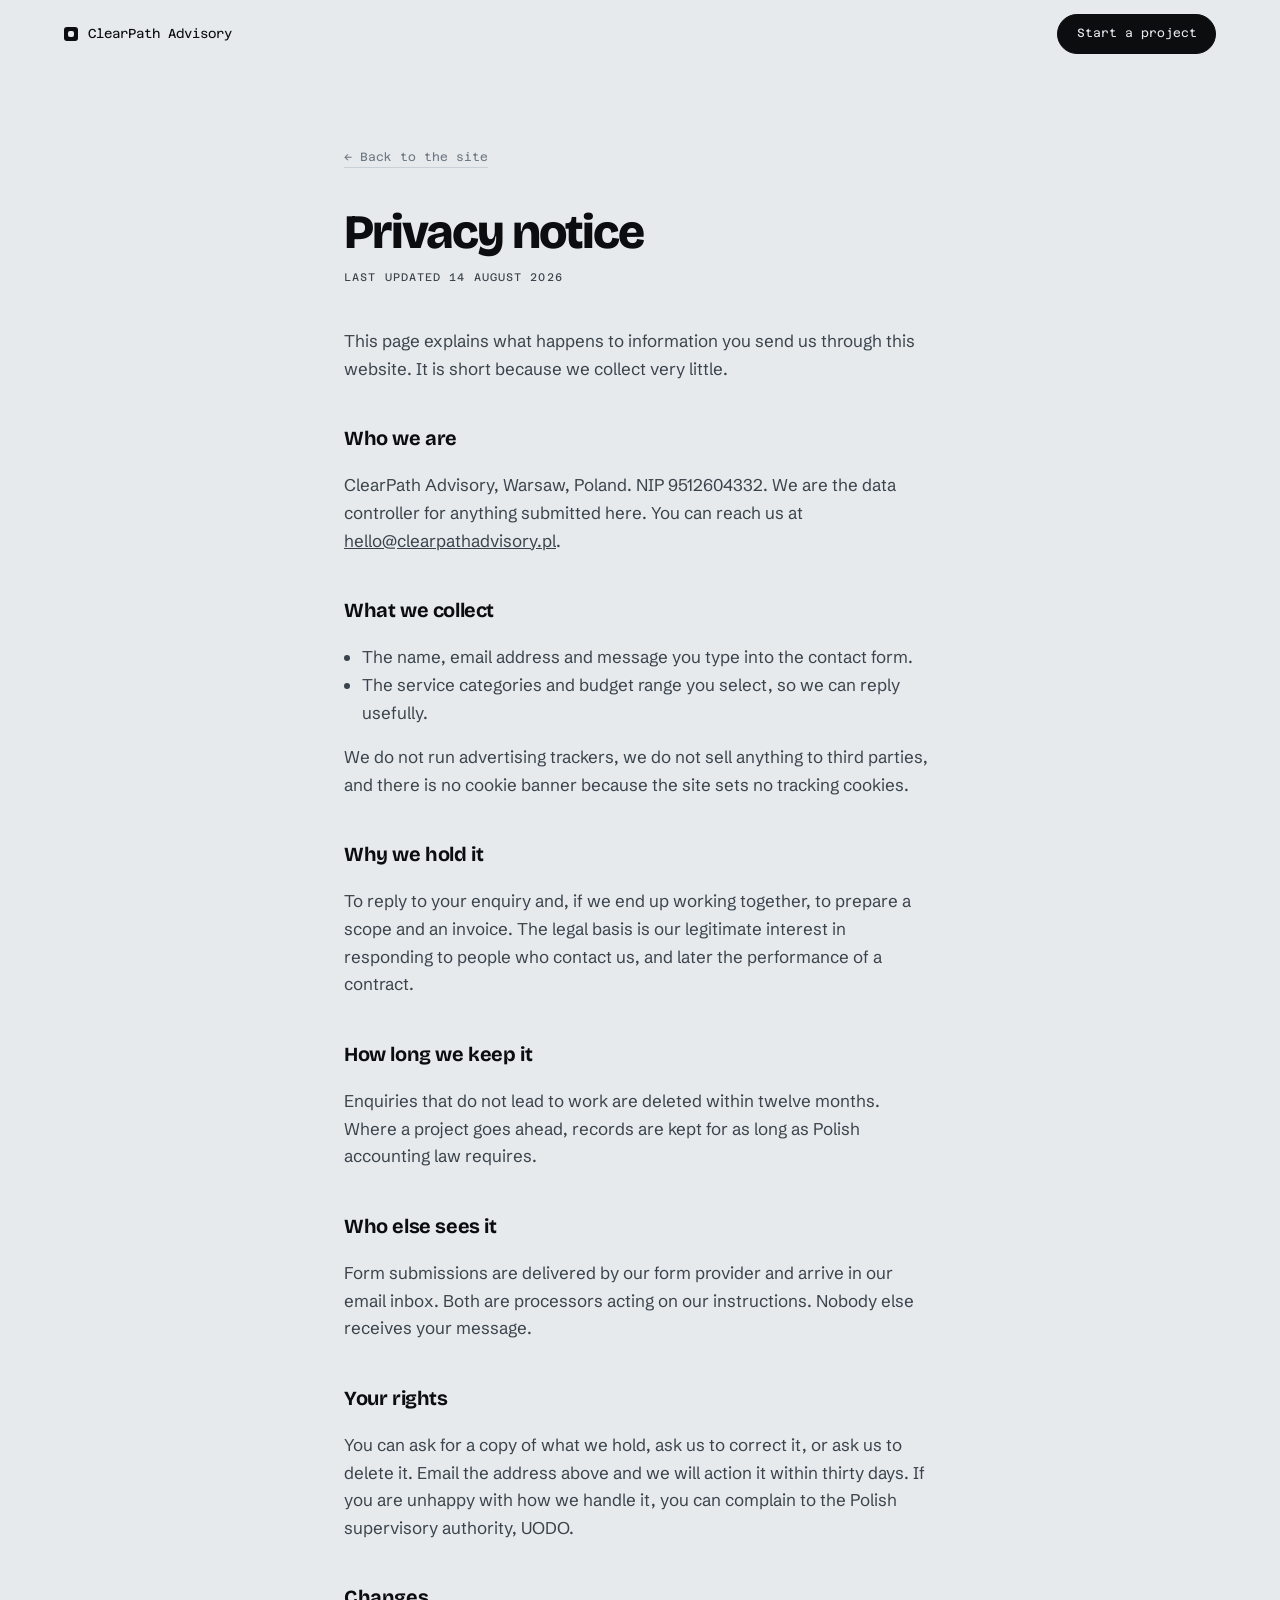
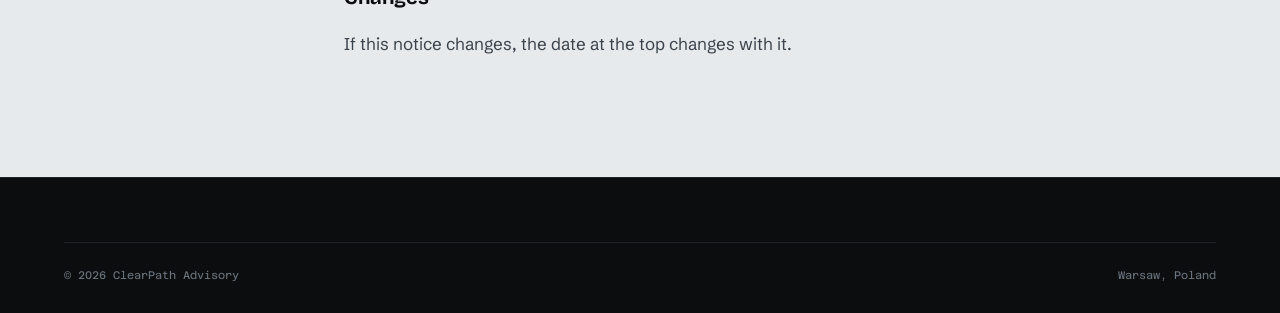
==== commit 5b5c6852: "domain upload" ====
--- a/privacy.html
+++ b/privacy.html
@@ -6,7 +6,12 @@
 <title>Privacy notice — ClearPath Advisory</title>
 <meta name="description" content="How ClearPath Advisory handles information sent through the contact form.">
 <meta name="robots" content="index, follow">
+<link rel="canonical" href="https://www.clearpathadvisory.pl/privacy.html">
+<meta property="og:title" content="Privacy notice — ClearPath Advisory">
+<meta property="og:type" content="website">
+<meta property="og:image" content="https://www.clearpathadvisory.pl/assets/og.png">
 <link rel="icon" href="assets/favicon.svg" type="image/svg+xml">
+<link rel="apple-touch-icon" href="assets/apple-touch-icon.png">
 <link rel="preconnect" href="https://fonts.googleapis.com">
 <link rel="preconnect" href="https://fonts.gstatic.com" crossorigin>
 <link href="https://fonts.googleapis.com/css2?family=Azeret+Mono:wght@400;500&family=Bricolage+Grotesque:opsz,wght@12..96,600;12..96,800&family=Schibsted+Grotesk:wght@400;500;600&display=swap" rel="stylesheet">
@@ -31,7 +36,7 @@
   <p>This page explains what happens to information you send us through this website. It is short because we collect very little.</p>
 
   <h2>Who we are</h2>
-  <p>ClearPath Advisory, Warsaw, Poland. NIP 9512604332. We are the data controller for anything submitted here. You can reach us at <a href="mailto:hello@clearpathadvisory.com">hello@clearpathadvisory.com</a>.</p>
+  <p>ClearPath Advisory, Warsaw, Poland. NIP 9512604332. We are the data controller for anything submitted here. You can reach us at <a href="mailto:hello@clearpathadvisory.pl">hello@clearpathadvisory.pl</a>.</p>
 
   <h2>What we collect</h2>
   <ul>
--- a/assets/styles.css
+++ b/assets/styles.css
@@ -531,7 +531,11 @@
 .form .btn::after{border-color:#fff}
 .hint{font-size:.75rem;color:rgba(255,255,255,.4);margin:.6rem 0 0;line-height:1.55}
 .hint a{color:rgba(255,255,255,.75)}
-.hp{position:absolute;left:-9999px;opacity:0;height:0;width:0}
+/* Honeypot. display:none is deliberate: an off-screen but still
+   rendered input can be autofilled by Chrome or a password manager,
+   and any value in _gotcha makes Formspree file the submission as
+   spam. display:none is not autofilled. */
+.hp{display:none !important}
 .form__msg{grid-column:1 / -1;margin:0;font-family:var(--mono);font-size:.8125rem}
 .form__msg.is-ok{color:#7FD8C4}
 .form__msg.is-bad{color:#FF8A73}
@@ -639,3 +643,42 @@
   border-radius:inherit;
 }
 .dev__shot.is-on{opacity:1}
+
+/* ══════════ MOBILE CORRECTIONS ══════════ */
+
+/* The washes and hero chips are positioned past the right edge by design.
+   body{overflow-x:hidden} stops the sideways scroll but the document is
+   still wider than the screen, so a phone zooms the whole page out to fit
+   and everything lands off-position. overflow-x:clip contains them without
+   creating a scroll container, which would break the sticky services index. */
+html{overflow-x:clip}
+.section,.stats{overflow-x:clip}
+
+@media (max-width:900px){
+  /* touch targets: 44px minimum */
+  .burger{width:44px;height:44px}
+  .burger span{left:12px}
+  .burger span:nth-child(1){top:19px}
+  .burger span:nth-child(2){top:25px}
+
+  .nav__mark{min-height:44px;align-items:center}
+
+  .pan__link{min-height:44px;align-items:center;padding-bottom:0}
+  .start__alt a{display:inline-flex;align-items:center;min-height:44px}
+  .foot__nav a{padding:.7rem 0}
+  .picks label{min-height:44px}
+  .form input,.form select,.form textarea{min-height:48px}
+
+  /* stats: auto-fit needs 372px for two columns and only has ~351,
+     so it collapsed to a single tall column. Force 2 x 2. */
+  .stats ul{grid-template-columns:repeat(2,minmax(0,1fr));gap:1.75rem 1rem}
+  .stats b{font-size:clamp(2rem,10vw,2.8rem);letter-spacing:-.05em}
+  .stats span{font-size:.625rem;line-height:1.55}
+  .stats__g{width:46px;height:18px;margin-top:.2rem}
+
+  /* nothing below 11px on a phone */
+  .pan__meta b{font-size:.6875rem}
+  .pan__tag,.svc__proof,.horiz__hint,.chips li,.foot__nav h4,
+  .hero__scroll,.foot__legal{font-size:.6875rem}
+  .cur,.cur-dot{display:none}
+}
